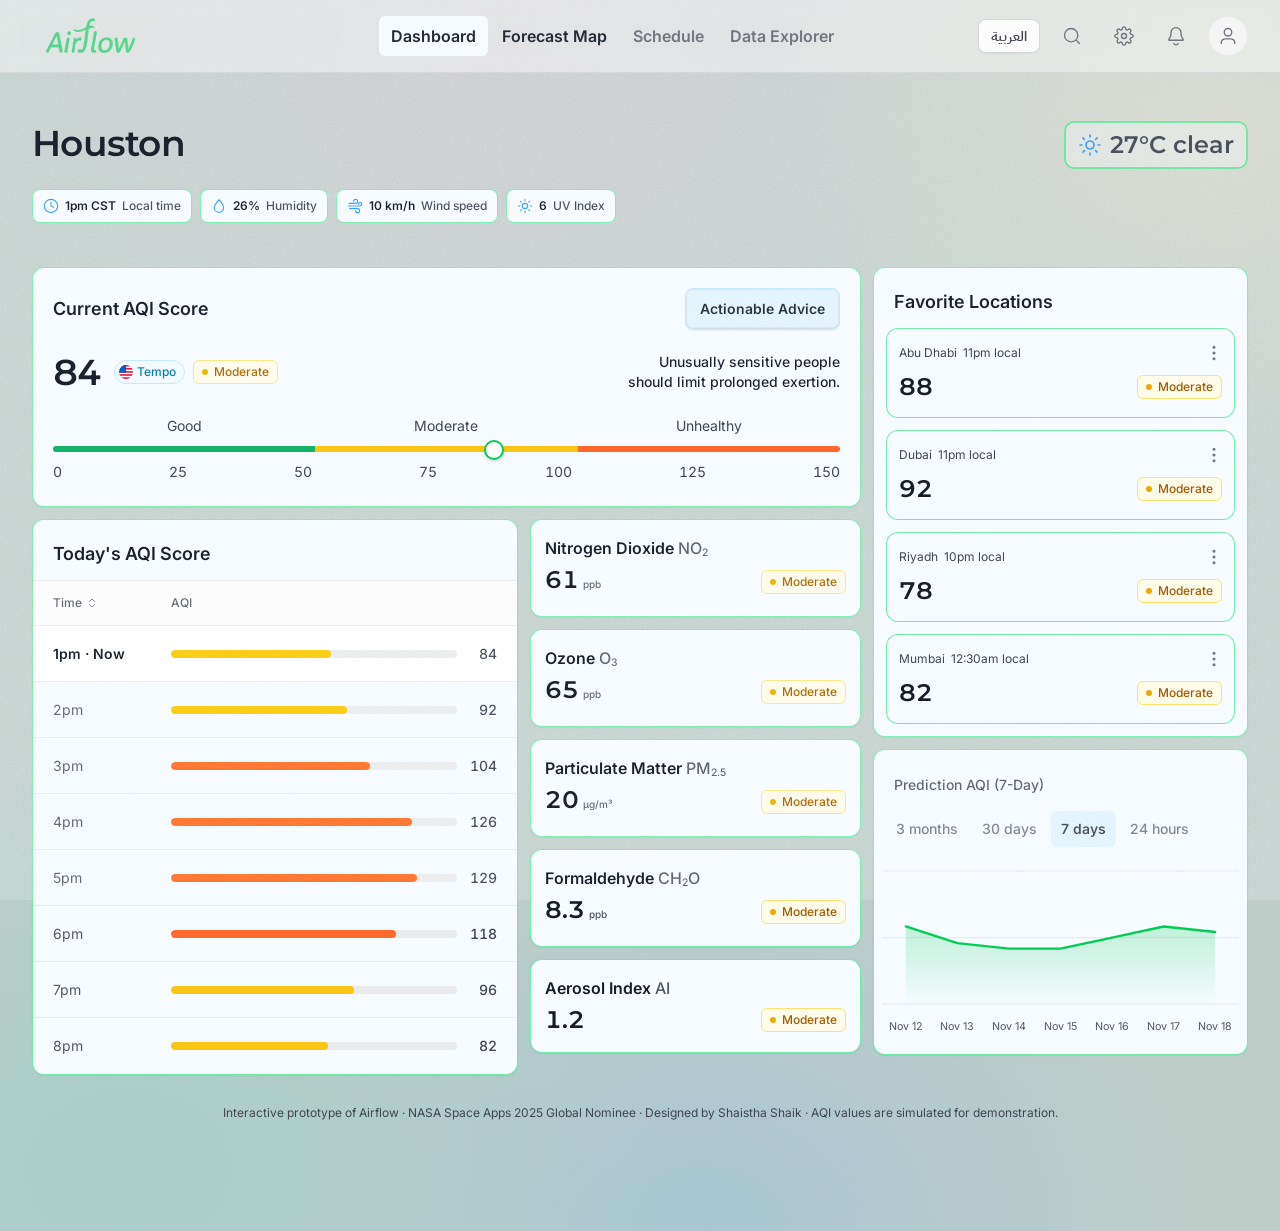
==== airflow/prototype/index.html @ 99b696c4 "Add Airflow interactive prototype (EN/AR)" ====
<!DOCTYPE html>
<html lang="en">
<head>
<meta charset="utf-8">
<meta name="viewport" content="width=device-width, initial-scale=1">
<title>Airflow Prototype</title>
<link rel="preconnect" href="https://fonts.googleapis.com">
<link rel="preconnect" href="https://fonts.gstatic.com" crossorigin>
<link href="https://fonts.googleapis.com/css2?family=Inter:wght@400;500;600&family=Montserrat:wght@500;600&family=IBM+Plex+Sans+Arabic:wght@400;500;600&display=swap" rel="stylesheet">
<style>
/* Airflow design tokens, taken from the Figma file (Untitled UI based). Single light theme, as designed. */
:root{
  --brand-600:#03CC56;
  --brand-500:#03E05E;
  --border-brand:rgba(3,224,94,.55);
  --card:#F5FBFF;
  --card-alt:#F0F9FF;
  --white:#FCFCFC;
  --text-900:#181D27;
  --text-700:#414651;
  --text-600:#535862;
  --text-500:#717680;
  --border-primary:#D5D7DA;
  --border-secondary:#E9EAEB;
  --bg-quaternary:#E9EAEB;
  --good:#17B26A; --moderate:#FAC515; --usg:#FF692E; --unhealthy:#F04438; --very:#7A5AF8;
  --font-display:"Montserrat", "IBM Plex Sans Arabic", "Helvetica Neue", Arial, sans-serif;
  --font-body:"Inter", "IBM Plex Sans Arabic", "Helvetica Neue", Arial, sans-serif;
  --shadow-xs:0 1px 2px rgba(10,13,18,.05);
  --shadow-lg:0 12px 16px -4px rgba(10,13,18,.08),0 4px 6px -2px rgba(10,13,18,.03),0 2px 2px -1px rgba(10,13,18,.04);
  color-scheme:light;
}
*{box-sizing:border-box}
html,body{margin:0;min-height:100%}
body{
  font-family:var(--font-body);color:var(--text-900);font-size:14px;line-height:20px;
  background-color:#BFCDC9;
  background-image:
    radial-gradient(60% 50% at 10% 95%, #A9CEC8 0%, transparent 70%),
    radial-gradient(55% 45% at 55% 100%, #A8C6D2 0%, transparent 70%),
    radial-gradient(50% 40% at 95% 10%, #D3D6CB 0%, transparent 70%),
    radial-gradient(60% 50% at 40% 5%, #C9C9CE 0%, transparent 70%);
  background-attachment:scroll;
}
body::before{content:"";position:fixed;inset:0;pointer-events:none;opacity:.35;mix-blend-mode:overlay;
  background-image:url("data:image/svg+xml,%3Csvg xmlns='http://www.w3.org/2000/svg' width='160' height='160'%3E%3Cfilter id='n'%3E%3CfeTurbulence type='fractalNoise' baseFrequency='.9' numOctaves='2' stitchTiles='stitch'/%3E%3CfeColorMatrix values='0 0 0 0 1 0 0 0 0 1 0 0 0 0 1 0 0 0 .9 0'/%3E%3C/filter%3E%3Crect width='100%25' height='100%25' filter='url(%23n)'/%3E%3C/svg%3E");}
button{font:inherit;color:inherit;cursor:pointer}
:focus-visible{outline:2px solid var(--brand-600);outline-offset:2px;border-radius:6px}
.num{font-variant-numeric:tabular-nums}
sub{font-size:.65em;vertical-align:-.15em;line-height:0}

/* header */
.nav{position:sticky;top:0;z-index:20;background:rgba(255,255,255,.4);border-bottom:1px solid var(--border-primary);backdrop-filter:blur(8px)}
.nav-in{max-width:1280px;margin:0 auto;height:72px;padding:0 32px;display:flex;align-items:center;justify-content:space-between;gap:16px}
.nav-left{display:flex;align-items:center;gap:clamp(24px,18vw,260px)}
.logo{display:block;width:117px;height:40px;object-fit:contain}
.menu{display:flex;gap:2px}
.menu a,.menu span{font-weight:600;font-size:16px;line-height:24px;padding:8px 12px;border-radius:6px;text-decoration:none;color:var(--text-700);white-space:nowrap}
.menu a{color:#252B37}
.menu a[aria-current="page"]{background:var(--card)}
.menu a:hover{background:rgba(245,251,255,.7)}
.menu span{color:var(--text-500);cursor:not-allowed}
.nav-right{display:flex;align-items:center;gap:12px}
.icon-btn{width:40px;height:40px;border:0;background:none;border-radius:6px;display:grid;place-items:center;color:var(--text-500)}
.icon-btn:hover{background:rgba(255,255,255,.5)}
.icon-btn svg,.ico{width:20px;height:20px;stroke:currentColor;fill:none;stroke-width:1.67;stroke-linecap:round;stroke-linejoin:round}
.lang-btn{border:1px solid var(--border-primary);background:var(--white);border-radius:8px;padding:6px 12px;font-weight:600;font-size:14px;color:var(--text-700);box-shadow:var(--shadow-xs)}
.lang-btn:hover{background:#fff}
.avatar{width:40px;height:40px;border-radius:50%;background:#F5F5F5;border:1px solid var(--border-secondary);display:grid;place-items:center;color:var(--text-500)}

main{max-width:1280px;margin:0 auto;padding:48px 32px 96px}
.view[hidden]{display:none}

/* shared card */
.card{background:var(--card);border:1px solid var(--border-brand);border-radius:12px;box-shadow:var(--shadow-xs)}
.card-h{font-weight:600;font-size:18px;line-height:28px;margin:0}
.badge{display:inline-flex;align-items:center;gap:6px;border:1px solid;border-radius:6px;padding:2px 8px;font-size:12px;line-height:18px;font-weight:500;white-space:nowrap}
.badge i{width:6px;height:6px;border-radius:50%;background:currentColor;display:block}
.b-good{background:#ECFDF3;border-color:#ABEFC6;color:#067647}.b-good i{background:#17B26A}
.b-moderate{background:#FEFBE8;border-color:#FDE272;color:#A15C07}.b-moderate i{background:#EAAA08}
.b-usg{background:#FDEAD7;border-color:#FF9C66;color:#B93815}.b-usg i{background:#EF6820}
.b-unhealthy{background:#FEF3F2;border-color:#FDA29B;color:#B42318}.b-unhealthy i{background:#F04438}
.b-very{background:#F4F3FF;border-color:#BDB4FE;color:#5925DC}.b-very i{background:#7A5AF8}
.btn{border:1px solid var(--border-primary);background:var(--white);border-radius:8px;padding:10px 14px;font-weight:600;font-size:14px;color:var(--text-700);box-shadow:var(--shadow-xs),inset 0 0 0 1px rgba(10,13,18,.06),inset 0 -2px 0 rgba(10,13,18,.05)}
.btn:hover{background:#fff}
.btn[aria-expanded="true"],.btn.soft{background:#E0F2FE;border-color:#B9E6FE;color:#252B37}

/* ---------- DASHBOARD ---------- */
.d-top{display:flex;justify-content:space-between;align-items:flex-start;gap:16px;flex-wrap:wrap}
.city{font-family:var(--font-display);font-weight:600;font-size:36px;line-height:44px;letter-spacing:-.02em;margin:0}
.weather{display:flex;align-items:center;gap:8px;font-family:var(--font-display);font-weight:600;font-size:24px;line-height:32px;color:var(--text-700);border:2px solid var(--border-brand);background:rgba(245,251,255,.35);border-radius:10px;padding:6px 12px}
.weather .ico{width:24px;height:24px;color:#2E90FA}
.chips{display:flex;gap:8px;flex-wrap:wrap;margin-top:20px}
.chip{display:inline-flex;align-items:center;gap:6px;background:var(--card);border:1px solid var(--border-brand);border-radius:8px;padding:6px 10px;font-size:12px;font-weight:500;color:var(--text-700)}
.chip b{font-weight:600;color:var(--text-900)}
.chip .ico{width:16px;height:16px;color:#2E90FA}
.d-grid{display:grid;grid-template-columns:871fr 394fr;gap:12px;margin-top:44px;align-items:start}
.d-left,.d-right{display:grid;gap:12px}
.d-sub{display:grid;grid-template-columns:471fr 320fr;gap:12px;align-items:start}

.now{padding:20px 20px 24px}
.now-head{display:flex;justify-content:space-between;align-items:center;gap:12px}
.now-row{display:flex;justify-content:space-between;align-items:center;gap:16px;margin-top:20px;flex-wrap:wrap}
.now-val{display:flex;align-items:center;gap:12px;flex-wrap:wrap}
#nowSrc{display:inline-flex;align-items:center;gap:8px}
#nowSrc .src,#nowSrc .badge{height:24px;box-sizing:border-box;display:inline-flex;align-items:center;font-size:12px;line-height:18px;padding-block:0}
.big{font-family:var(--font-display);font-weight:600;font-size:36px;line-height:44px;letter-spacing:-.02em}
.src{display:inline-flex;align-items:center;gap:4px;background:#F0F9FF;border:1px solid #B9E6FE;color:#026AA2;border-radius:999px;padding-block:1px;padding-inline:4px 8px;font-size:12px;font-weight:500;white-space:nowrap}
.src.s5p{background:#F4F3FF;border-color:#D9D6FE;color:#5925DC;padding-inline-start:8px}
.src.ground{padding-inline-start:8px;background:#FEF6EE;border-color:#F9DBAF;color:#B93815}
.headline{font-weight:500;font-size:14px;line-height:20px;text-align:end;text-wrap:balance;max-width:330px}
.scale{margin-top:22px;position:relative}
.scale-labels,.scale-ticks{display:grid;grid-template-columns:1fr 1fr 1fr;font-size:14px;color:var(--text-700);text-align:center}
.scale-track{display:flex;height:6px;border-radius:999px;overflow:hidden;margin:10px 0}
.scale-track span{flex:1}
.scale-thumb{position:absolute;top:24px;width:20px;height:20px;border-radius:50%;background:#fff;border:2px solid var(--brand-600);box-shadow:0 2px 4px rgba(10,13,18,.12);transform:translateX(-50%);transition:inset-inline-start .4s ease}
[dir="rtl"] .scale-thumb,[dir="rtl"] .hours button{transform:translateX(50%)}
[dir="rtl"] .city,[dir="rtl"] .big{letter-spacing:0}
[dir="rtl"] body{line-height:22px}
.scale-ticks{display:flex;justify-content:space-between;font-size:14px}
.advice-panel{margin-top:18px;border-top:1px solid var(--border-secondary);padding-top:16px;display:grid;gap:10px}
.advice-panel[hidden]{display:none}
.advice-item{display:grid;grid-template-columns:120px 1fr;gap:12px;font-size:14px}
.advice-item b{font-weight:600}

.today{overflow:hidden}
.today h3,.fav h3,.pred h3{padding:20px 20px 12px}
.tbl{width:100%;border-collapse:collapse}
.tbl th{font-size:12px;font-weight:500;color:var(--text-600);text-align:start;padding:12px 20px;border-top:1px solid var(--border-secondary);border-bottom:1px solid var(--border-secondary);background:var(--white)}
.tbl th button{border:0;background:none;padding:0;font-weight:500;display:inline-flex;gap:4px;align-items:center;color:inherit}
.tbl td{white-space:nowrap;padding:0 20px;height:56px;border-bottom:1px solid var(--border-secondary);font-size:14px;color:var(--text-600)}
.tbl tr:last-child td{border-bottom:0}
.tbl tr.is-now td{background:#fff}
.tbl tr.is-now td:first-child{color:var(--text-900);font-weight:600}
.hbar{display:flex;align-items:center;gap:12px}
.hbar .t{flex:1;height:8px;border-radius:999px;background:var(--bg-quaternary);overflow:hidden}
.hbar .t span{display:block;height:100%;border-radius:999px;transition:width .4s ease}
.hbar .v{width:28px;text-align:end;color:var(--text-700);font-weight:500}

.pols{display:grid;gap:12px}
.pol{padding:16px 14px}
.pol-n{font-weight:600;font-size:16px;line-height:24px}
.pol-n span{color:var(--text-600);font-weight:500}
.pol-r{display:flex;justify-content:space-between;align-items:center;margin-top:4px;gap:8px}
.pol-v{font-family:var(--font-display);font-weight:600;font-size:24px;line-height:32px}
.pol-v small{font-family:var(--font-body);font-size:10px;font-weight:500;color:var(--text-600);margin-inline-start:4px}

.fav{padding-bottom:12px;min-height:370px}
.fav-list{display:grid;gap:12px;padding:0 12px}
.fav-item{position:relative;background:var(--card);border:1px solid var(--border-brand);border-radius:12px;padding:12px 12px 14px;text-align:start;width:100%}
.fav-item:hover{background:#fff}
.fav-item[aria-current="true"]{background:#fff;box-shadow:inset 0 0 0 1px var(--brand-600)}
.fav-top{display:flex;justify-content:space-between;align-items:center;font-size:12px;color:var(--text-700)}
.fav-bot{display:flex;justify-content:space-between;align-items:center;margin-top:6px}
.kebab{border:0;background:none;width:24px;height:24px;border-radius:6px;display:grid;place-items:center;color:var(--text-500);position:relative;z-index:2}
.kebab:hover{background:var(--border-secondary)}
.fav-menu{position:absolute;inset-inline-end:10px;top:36px;z-index:5;background:#fff;border:1px solid var(--border-secondary);border-radius:8px;box-shadow:var(--shadow-lg);padding:4px;min-width:170px}
.fav-menu button{display:block;width:100%;text-align:start;border:0;background:none;padding:8px 10px;border-radius:6px;font-size:14px;color:var(--text-700)}
.fav-menu button:hover{background:#F5F5F5}
.fav-empty{padding:12px 20px;color:var(--text-600);font-size:14px}
.fav-pick{display:block;width:100%;border:0;background:none;padding:0;text-align:start;position:absolute;inset:0;border-radius:12px;z-index:1}

.pred{padding-bottom:16px}
.pred h3 span{color:var(--text-600);font-weight:500;font-size:14px}
.tabs{display:flex;gap:4px;padding:0 12px;flex-wrap:wrap}
.tabs button{border:0;background:none;padding:8px 10px;border-radius:6px;font-size:14px;font-weight:500;color:var(--text-500)}
.tabs button[aria-selected="true"]{background:#E0F2FE;color:var(--text-700);font-weight:600}
.chart{position:relative;padding:12px 8px 0}
.chart svg{display:block;width:100%;height:auto;overflow:visible}
.chart-tip{position:absolute;pointer-events:none;background:#fff;border:1px solid var(--border-secondary);border-radius:8px;box-shadow:var(--shadow-lg);padding:6px 10px;font-size:12px;white-space:nowrap;transform:translate(-50%,-110%);opacity:0;transition:opacity .15s}
.chart-tip b{display:block;font-size:14px}

/* ---------- MAP ---------- */
.m-card{padding:24px}
.m-head{display:flex;justify-content:space-between;align-items:center;gap:16px;padding-bottom:20px;border-bottom:1px solid var(--border-secondary)}
.m-head h2{font-size:20px;line-height:30px;font-weight:600;margin:0}
.m-body{display:flex;justify-content:space-between;gap:32px 24px;flex-wrap:wrap;margin-top:20px;background:var(--white);border-radius:8px}
.m-map{position:relative;flex:1 1 560px;max-width:720px;aspect-ratio:720/344;align-self:center}
.m-map img{position:absolute;inset:0;width:100%;height:100%;object-fit:contain;pointer-events:none;user-select:none}
.marker{position:absolute;width:24px;height:24px;border:0;background:none;padding:0;transform:translate(-50%,-50%);border-radius:50%}
.marker span{pointer-events:none;position:absolute;left:50%;top:50%;transform:translate(-50%,-50%);border-radius:50%;background:var(--brand-500)}
.marker .o{width:40px;height:40px;opacity:.1;transition:all .3s}
.marker .m{width:24px;height:24px;opacity:.2;transition:all .3s}
.marker .i{width:8px;height:8px}
.marker[aria-pressed="true"] .o{width:48px;height:48px;opacity:.16}
.marker[aria-pressed="true"] .m{width:28px;height:28px;opacity:.3}
.marker:hover .o{opacity:.2}
@media (prefers-reduced-motion:no-preference){
  .marker[aria-pressed="true"] .o{animation:pulse 2s ease-out infinite}
  @keyframes pulse{0%{transform:translate(-50%,-50%) scale(.7);opacity:.3}100%{transform:translate(-50%,-50%) scale(1.25);opacity:0}}
}
.tip{position:absolute;z-index:6;transform:translate(-50%,calc(-100% - 26px));width:176px;background:var(--white);border:1px solid rgba(0,0,0,.08);border-radius:8px;padding:12px 14px;box-shadow:var(--shadow-lg);display:grid;justify-items:center;gap:6px;text-align:center;font-size:12px;line-height:18px;font-weight:600}
.tip[hidden]{display:none}
.tip .row{display:flex;justify-content:space-between;align-items:center;width:100%}
.tip .dotb{width:22px;height:22px;border-radius:6px;border:1px solid;display:grid;place-items:center}
.tip .dotb i{width:6px;height:6px;border-radius:50%;display:block}
.tip a{color:#026AA2;font-weight:500;text-decoration:none}
.tip a:hover{text-decoration:underline}
.cc{width:20px;height:20px;border-radius:50%;background:var(--border-secondary);font-size:9px;line-height:20px;font-weight:600;color:var(--text-700)}
.side{flex:0 0 292px;background:var(--card-alt);border:1px solid var(--brand-500);border-radius:12px;padding:24px;display:grid;gap:24px;align-content:start}
.side-h{font-weight:600;font-size:20px;line-height:30px}
.side-sub{font-size:12px;color:var(--text-600);margin-top:-2px}
.side-score{display:flex;justify-content:space-between;align-items:center;margin-top:6px}
.side-score .badge{font-size:14px;line-height:20px;padding:4px 10px;border-radius:8px;gap:8px}
.prow{border-bottom:1px solid var(--border-primary);padding:4px 0;display:grid;gap:2px}
.prow:last-child{border-bottom:0}
.prow-n{font-weight:600}
.prow-n span{color:var(--text-700)}
.prow-b{display:flex;align-items:center;gap:12px}
.prow-b .t{flex:1;height:8px;border-radius:999px;background:var(--bg-quaternary);overflow:hidden}
.prow-b .t span{display:block;height:100%;border-radius:999px;transition:width .4s ease,background .4s}
.prow-b .v{font-weight:500;min-width:44px;text-align:end;white-space:nowrap}
.prow-b .v small{font-size:9px;color:var(--text-700);margin-inline-start:2px}

.slider-card{margin-top:24px;background:var(--card-alt);border-radius:12px;padding:20px 21px 14px;box-shadow:var(--shadow-xs)}
.range{position:relative;height:24px}
.range .bg,.range .fill{position:absolute;top:8px;height:8px;border-radius:999px}
.range .bg{left:0;right:0;background:var(--bg-quaternary)}
.range .fill{background:var(--brand-600)}
.range input{position:absolute;left:-12px;right:-12px;width:calc(100% + 24px);top:0;height:24px;margin:0;background:none;pointer-events:none;-webkit-appearance:none;appearance:none}
.range input::-webkit-slider-runnable-track{background:none;height:24px}
.range input::-moz-range-track{background:none}
.range input::-webkit-slider-thumb{-webkit-appearance:none;pointer-events:auto;width:24px;height:24px;border-radius:50%;background:var(--white);border:2px solid var(--brand-600);box-shadow:0 4px 6px -1px rgba(10,13,18,.1),0 2px 4px -2px rgba(10,13,18,.06);cursor:grab}
.range input::-moz-range-thumb{pointer-events:auto;width:20px;height:20px;border-radius:50%;background:var(--white);border:2px solid var(--brand-600);box-shadow:0 4px 6px -1px rgba(10,13,18,.1);cursor:grab}
.range input:focus-visible{outline:none}
.range input:focus-visible::-webkit-slider-thumb{box-shadow:0 0 0 4px rgba(3,204,86,.25)}
.range input:focus-visible::-moz-range-thumb{box-shadow:0 0 0 4px rgba(3,204,86,.25)}
.hours{position:relative;height:44px;margin-top:6px;font-size:14px;line-height:20px;font-weight:500}
.hours button{position:absolute;top:0;transform:translateX(-50%);border:0;background:none;padding:0 4px 2px;border-radius:6px;font-weight:500;display:grid;justify-items:center;gap:4px;min-width:20px;color:var(--text-900);white-space:nowrap}
.hours button i{display:block;width:1px;height:8px;background:var(--border-primary)}
.hours button:nth-child(even) i{height:5px}
.hours button:hover{background:rgba(3,204,86,.08)}
.hours button.in{color:#067647}.hours button.in i{background:var(--brand-600)}
.hours button.now-h span{color:#067647;font-weight:600}
.hours button:nth-child(12) i{height:14px;background:var(--text-500)}
.slider-note{margin:8px 0 0;font-size:12px;color:var(--text-600);text-align:center}
.proto-note{text-align:center;font-size:12px;color:var(--text-700);margin-top:28px}

.sr{position:absolute;width:1px;height:1px;overflow:hidden;clip:rect(0 0 0 0);white-space:nowrap}

@media (max-width:1100px){
  .d-grid{grid-template-columns:1fr}
  .d-right{grid-template-columns:1fr 1fr}
  .side{flex:1 1 100%}
  .nav-left{gap:24px}
}
@media (max-width:760px){
  main{padding:28px 16px 64px}
  .nav-in{padding:0 16px}
  .menu{display:none}
  .d-sub,.d-right{grid-template-columns:1fr}
  .headline{text-align:left}
  .hours{font-size:11px}
  .hours button.minor span{display:none}
  .m-card{padding:16px}
}
</style>
</head>
<body>

<header class="nav">
  <div class="nav-in">
    <div class="nav-left">
      <a href="#dashboard" aria-label="Airflow home"><img class="logo" src="/airflow/prototype/assets/logo.png" alt="Airflow"></a>
      <nav class="menu" aria-label="Main" data-i18n-aria="main_nav">
        <a href="#dashboard" id="nav-dashboard" data-i18n="nav_dash">Dashboard</a>
        <a href="#forecast-map" id="nav-map" data-i18n="nav_map">Forecast Map</a>
        <span aria-disabled="true" data-i18n="nav_sched" data-i18n-title="not_proto" title="Not part of this prototype">Schedule</span>
        <span aria-disabled="true" data-i18n="nav_data" data-i18n-title="not_proto" title="Not part of this prototype">Data Explorer</span>
      </nav>
    </div>
    <div class="nav-right">
      <button class="lang-btn" type="button" id="langBtn" lang="ar">العربية</button>
      <button class="icon-btn" type="button" aria-label="Search" data-i18n-aria="search"><svg viewBox="0 0 24 24"><path d="M21 21l-4.35-4.35M19 11a8 8 0 11-16 0 8 8 0 0116 0z"/></svg></button>
      <button class="icon-btn" type="button" aria-label="Settings" data-i18n-aria="settings"><svg viewBox="0 0 24 24"><path d="M12 15a3 3 0 100-6 3 3 0 000 6z"/><path d="M19.4 15a1.65 1.65 0 00.33 1.82l.06.06a2 2 0 01-2.83 2.83l-.06-.06a1.65 1.65 0 00-1.82-.33 1.65 1.65 0 00-1 1.51V21a2 2 0 01-4 0v-.09A1.65 1.65 0 009 19.4a1.65 1.65 0 00-1.82.33l-.06.06a2 2 0 01-2.83-2.83l.06-.06A1.65 1.65 0 004.68 15a1.65 1.65 0 00-1.51-1H3a2 2 0 010-4h.09A1.65 1.65 0 004.6 9a1.65 1.65 0 00-.33-1.82l-.06-.06a2 2 0 012.83-2.83l.06.06A1.65 1.65 0 009 4.68a1.65 1.65 0 001-1.51V3a2 2 0 014 0v.09a1.65 1.65 0 001 1.51 1.65 1.65 0 001.82-.33l.06-.06a2 2 0 012.83 2.83l-.06.06A1.65 1.65 0 0019.4 9a1.65 1.65 0 001.51 1H21a2 2 0 010 4h-.09a1.65 1.65 0 00-1.51 1z"/></svg></button>
      <button class="icon-btn" type="button" aria-label="Notifications" data-i18n-aria="notif"><svg viewBox="0 0 24 24"><path d="M9.35 21a3 3 0 005.3 0M18 8A6 6 0 006 8c0 3.09-.78 5.2-1.65 6.6-.74 1.18-1.1 1.77-1.1 1.96.02.2.06.28.22.4.15.11.75.11 1.95.11h13.16c1.2 0 1.8 0 1.95-.11.16-.12.2-.2.22-.4.01-.19-.36-.78-1.1-1.96C18.78 13.2 18 11.09 18 8z"/></svg></button>
      <div class="avatar" aria-label="Account" data-i18n-aria="account"><svg class="ico" viewBox="0 0 24 24"><path d="M20 21c0-1.4 0-2.1-.17-2.67a4 4 0 00-2.66-2.66C16.6 15.5 15.9 15.5 14.5 15.5h-5c-1.4 0-2.1 0-2.67.17a4 4 0 00-2.66 2.66C4 18.9 4 19.6 4 21M16.5 7.5a4.5 4.5 0 11-9 0 4.5 4.5 0 019 0z"/></svg></div>
    </div>
  </div>
</header>

<main>
  <!-- ================= DASHBOARD ================= -->
  <section class="view" id="view-dashboard" aria-labelledby="cityName">
    <div class="d-top">
      <h1 class="city" id="cityName">Houston</h1>
      <div class="weather" id="weatherMain"></div>
    </div>
    <div class="chips" id="chips"></div>

    <div class="d-grid">
      <div class="d-left">
        <section class="card now" aria-labelledby="h-now">
          <div class="now-head">
            <h2 class="card-h" id="h-now" data-i18n="cur_aqi">Current AQI Score</h2>
            <button class="btn soft" type="button" id="adviceBtn" aria-expanded="false" aria-controls="advicePanel" data-i18n="advice_btn">Actionable Advice</button>
          </div>
          <div class="now-row" aria-live="polite">
            <div class="now-val"><span class="big num" id="nowAqi">84</span><span id="nowSrc"></span></div>
            <div class="headline" id="nowHeadline"></div>
          </div>
          <div class="scale" aria-hidden="true">
            <div class="scale-labels"><span data-i18n="sc_good">Good</span><span data-i18n="sc_mod">Moderate</span><span data-i18n="sc_unh">Unhealthy</span></div>
            <div class="scale-track"><span style="background:var(--good)"></span><span style="background:var(--moderate)"></span><span style="background:var(--usg)"></span></div>
            <div class="scale-thumb" id="thumb"></div>
            <div class="scale-ticks num"><span>0</span><span>25</span><span>50</span><span>75</span><span>100</span><span>125</span><span>150</span></div>
          </div>
          <div class="advice-panel" id="advicePanel" hidden></div>
        </section>

        <div class="d-sub">
          <section class="card today" aria-labelledby="h-today">
            <h3 class="card-h" id="h-today" data-i18n="today">Today's AQI Score</h3>
            <table class="tbl">
              <thead><tr><th style="width:118px"><button type="button" id="sortBtn" aria-label="Sort by time or AQI" data-i18n-aria="sort"><span id="sortTxt">Time</span> <svg class="ico" style="width:12px;height:12px" viewBox="0 0 24 24"><path d="M7 15l5 5 5-5M7 9l5-5 5 5"/></svg></button></th><th data-i18n="aqi">AQI</th></tr></thead>
              <tbody id="todayBody"></tbody>
            </table>
          </section>
          <div class="pols" id="pols"></div>
        </div>
      </div>

      <div class="d-right">
        <section class="card fav" aria-labelledby="h-fav">
          <h3 class="card-h" id="h-fav" data-i18n="fav">Favorite Locations</h3>
          <div class="fav-list" id="favList"></div>
        </section>
        <section class="card pred" aria-labelledby="h-pred">
          <h3 class="card-h" id="h-pred"><span data-i18n="pred">Prediction AQI</span> <span id="predSpan">(7-Day)</span></h3>
          <div class="tabs" role="tablist" aria-label="Prediction range" data-i18n-aria="pred_range" id="tabs">
            <button role="tab" type="button" data-r="3m" aria-selected="false" data-i18n="tab_3m">3 months</button>
            <button role="tab" type="button" data-r="30d" aria-selected="false" data-i18n="tab_30d">30 days</button>
            <button role="tab" type="button" data-r="7d" aria-selected="true" data-i18n="tab_7d">7 days</button>
            <button role="tab" type="button" data-r="24h" aria-selected="false" data-i18n="tab_24h">24 hours</button>
          </div>
          <div class="chart" id="chart"><svg id="chartSvg" viewBox="0 0 300 150" role="img" aria-label="Predicted AQI chart"></svg><div class="chart-tip" id="chartTip"></div></div>
        </section>
      </div>
    </div>
  </section>

  <!-- ================= FORECAST MAP ================= -->
  <section class="view" id="view-map" hidden aria-labelledby="h-map">
    <div class="card m-card">
      <div class="m-head">
        <h2 id="h-map" data-i18n="map_title">AQI Forecast Map</h2>
        <button class="btn" type="button" id="realtime" data-i18n="realtime">Real-time report</button>
      </div>
      <div class="m-body">
        <div class="m-map" id="map">
          <img src="/airflow/prototype/assets/worldmap.png" alt="">
          <div class="tip" id="tip" role="status" hidden></div>
        </div>
        <aside class="side" aria-labelledby="sideTitle" aria-live="polite">
          <div>
            <div class="side-h" id="sideTitle" data-i18n="aqi_score">AQI Score</div>
            <div class="side-sub" id="sideSub"></div>
            <div class="side-score"><span class="big num" id="sideAqi">129</span><span id="sideBadge"></span></div>
          </div>
          <div id="sideRows"></div>
        </aside>
      </div>
    </div>
    <div class="slider-card">
      <div class="range" id="range">
        <div class="bg"></div><div class="fill" id="rangeFill"></div>
        <label class="sr" for="rFrom" data-i18n="win_start">Forecast window start</label>
        <input type="range" id="rFrom" min="0" max="23" step="1" value="3">
        <label class="sr" for="rTo" data-i18n="win_end">Forecast window end</label>
        <input type="range" id="rTo" min="0" max="23" step="1" value="5">
      </div>
      <div class="hours" id="hourBtns"></div>
      <p class="slider-note" data-i18n="slider_note">Next 24 hours in Houston time (CST), one tick per hour. Tooltips and the score panel show each city's local time.</p>
    </div>
  </section>

  <p class="proto-note" data-i18n="proto_note">Interactive prototype of Airflow · NASA Space Apps 2025 Global Nominee · Designed by Shaistha Shaik · AQI values are simulated for demonstration.</p>
</main>

<script>
(function(){
"use strict";
/* ---------- language ---------- */
var LANG="en";
try{var saved=localStorage.getItem("airflow-lang");if(saved==="ar"||saved==="en")LANG=saved;}catch(e){}
var T={
 en:{nav_dash:"Dashboard",nav_map:"Forecast Map",nav_sched:"Schedule",nav_data:"Data Explorer",not_proto:"Not part of this prototype",main_nav:"Main",
  search:"Search",settings:"Settings",notif:"Notifications",account:"Account",lang_btn:"العربية",lang_code:"ar",
  cur_aqi:"Current AQI Score",advice_btn:"Actionable Advice",sc_good:"Good",sc_mod:"Moderate",sc_unh:"Unhealthy",
  today:"Today's AQI Score",time:"Time",highest:"Highest AQI",sort:"Sort by time or AQI",aqi:"AQI",now:"Now",
  fav:"Favorite Locations",local:"local",view_map:"View on forecast map",remove_fav:"Remove from favourites",no_fav:"No favourites yet. Add one from the Forecast Map.",options:"Options for",show_on_dash:"Show {c} on dashboard, AQI {v}",
  pred:"Prediction AQI",pred_range:"Prediction range",tab_3m:"3 months",tab_30d:"30 days",tab_7d:"7 days",tab_24h:"24 hours",
  span_3m:"(3-Month)",span_30d:"(30-Day)",span_7d:"(7-Day)",span_24h:"(24-Hour)",chart_aria:"Predicted AQI for {c}, {a} to {b}, ranging {lo} to {hi}",
  humidity:"Humidity",wind:"Wind speed",uv:"UV Index",local_time:"Local time",kmh:"km/h",
  parents:"Parents",athletes:"Athletes",public_health:"Public health",data_source:"Data source",
  s5p_note:"{c} is outside NASA TEMPO coverage. This reading combines daily Sentinel-5P satellite data with local ground stations, so hourly detail comes from the ground network.",
  ground_note:"{c} is outside NASA TEMPO coverage, so this reading uses ground stations only and has lower confidence.",
  map_title:"AQI Forecast Map",realtime:"Real-time report",aqi_score:"AQI Score",peak:"peak",cst:"CST",add_fav:"Add to favourites",
  marker_aria:"{c}, peak AQI {v} between {w}",set_window:"Set forecast window to include {h}",tomorrow:"tomorrow",thu:"Thu",
  win_start:"Forecast window start",win_end:"Forecast window end",
  slider_note:"Next 24 hours in Houston time (CST), one tick per hour. Tooltips and the score panel show each city's local time.",
  proto_note:"Interactive prototype of Airflow · NASA Space Apps 2025 Global Nominee · Designed by Shaistha Shaik · AQI values are simulated for demonstration.",
  src_tempo:"Tempo",src_s5p:"Sentinel-5P + ground stations",src_ground:"Ground stations",
  srct_tempo:"TEMPO validated",srct_s5p:"Sentinel-5P + ground stations",srct_ground:"Ground stations only",
  tt_tempo:"Validated with NASA TEMPO satellite data",tt_s5p:"Outside TEMPO coverage. Daily Sentinel-5P (TROPOMI) satellite data combined with local ground stations.",tt_ground:"Outside TEMPO coverage. Ground stations only.",
  am:"am",pm:"pm",clear_night:"clear night"},
 ar:{nav_dash:"لوحة المعلومات",nav_map:"خريطة التوقعات",nav_sched:"الجدول",nav_data:"مستكشف البيانات",not_proto:"غير متاح في هذا النموذج",main_nav:"القائمة الرئيسية",
  search:"بحث",settings:"الإعدادات",notif:"الإشعارات",account:"الحساب",lang_btn:"English",lang_code:"en",
  cur_aqi:"مؤشر جودة الهواء الحالي",advice_btn:"نصائح عملية",sc_good:"جيد",sc_mod:"متوسط",sc_unh:"غير صحي",
  today:"مؤشر جودة الهواء اليوم",time:"الوقت",highest:"الأعلى قراءة",sort:"ترتيب حسب الوقت أو المؤشر",aqi:"المؤشر",now:"الآن",
  fav:"المواقع المفضلة",local:"محلي",view_map:"عرض على خريطة التوقعات",remove_fav:"إزالة من المفضلة",no_fav:"لا توجد مواقع مفضلة بعد. أضف موقعاً من خريطة التوقعات.",options:"خيارات",show_on_dash:"عرض {c} في لوحة المعلومات، المؤشر {v}",
  pred:"توقعات المؤشر",pred_range:"نطاق التوقعات",tab_3m:"3 أشهر",tab_30d:"30 يوماً",tab_7d:"7 أيام",tab_24h:"24 ساعة",
  span_3m:"(3 أشهر)",span_30d:"(30 يوماً)",span_7d:"(7 أيام)",span_24h:"(24 ساعة)",chart_aria:"توقعات مؤشر جودة الهواء في {c} من {a} إلى {b}، بين {lo} و{hi}",
  humidity:"الرطوبة",wind:"سرعة الرياح",uv:"مؤشر الأشعة فوق البنفسجية",local_time:"التوقيت المحلي",kmh:"كم/س",
  parents:"أولياء الأمور",athletes:"الرياضيون",public_health:"الصحة العامة",data_source:"مصدر البيانات",
  s5p_note:"تقع {c} خارج نطاق تغطية القمر الصناعي TEMPO التابع لناسا. تجمع هذه القراءة بين بيانات القمر الصناعي Sentinel-5P اليومية ومحطات الرصد الأرضية المحلية، لذا تأتي التفاصيل الساعية من الشبكة الأرضية.",
  ground_note:"تقع {c} خارج نطاق تغطية TEMPO، لذا تعتمد هذه القراءة على المحطات الأرضية فقط ودقتها أقل.",
  map_title:"خريطة توقعات جودة الهواء",realtime:"تقرير مباشر",aqi_score:"مؤشر جودة الهواء",peak:"الذروة",cst:"بتوقيت هيوستن",add_fav:"أضف إلى المفضلة",
  marker_aria:"{c}، ذروة المؤشر {v} بين {w}",set_window:"اضبط نافذة التوقعات لتشمل {h}",tomorrow:"غداً",thu:"الخميس",
  win_start:"بداية نافذة التوقعات",win_end:"نهاية نافذة التوقعات",
  slider_note:"الساعات الـ 24 القادمة بتوقيت هيوستن (CST)، علامة لكل ساعة. تعرض التلميحات ولوحة المؤشر التوقيت المحلي لكل مدينة.",
  proto_note:"نموذج تفاعلي لتطبيق Airflow · مرشّح عالمي في NASA Space Apps 2025 · تصميم شايستا شيخ · قيم المؤشر محاكاة لأغراض العرض.",
  src_tempo:"TEMPO",src_s5p:"Sentinel-5P + محطات أرضية",src_ground:"محطات أرضية",
  srct_tempo:"مُتحقق عبر TEMPO",srct_s5p:"Sentinel-5P + محطات أرضية",srct_ground:"محطات أرضية فقط",
  tt_tempo:"تم التحقق باستخدام بيانات القمر الصناعي TEMPO التابع لناسا",tt_s5p:"خارج نطاق TEMPO. بيانات Sentinel-5P اليومية مع محطات الرصد الأرضية المحلية.",tt_ground:"خارج نطاق TEMPO. محطات أرضية فقط.",
  am:"ص",pm:"م",clear_night:"ليلة صافية"}
};
function t(k,vars){var s=(T[LANG][k]!==undefined?T[LANG][k]:T.en[k])||k;if(vars)for(var x in vars)s=s.split("{"+x+"}").join(vars[x]);return s;}
var RTL=function(){return LANG==="ar";};

/* ---------- time ---------- */
var NOW=0;
/* "Now" is 1pm in Houston (CST, UTC-6). Each city converts that to its own local time. */
var TZ={houston:-6,dallas:-6,la:-8,mexico:-6,cairo:2,abudhabi:4,dubai:4,riyadh:3,lagos:1,mumbai:5.5,delhi:5.5,beijing:8,sydney:11,auckland:13};
var TZN={houston:"CST",dallas:"CST",la:"PST",mexico:"CST",cairo:"EET",abudhabi:"GST",dubai:"GST",riyadh:"AST",lagos:"WAT",mumbai:"IST",delhi:"IST",beijing:"CST",sydney:"AEDT",auckland:"NZDT"};
function fmt(h){h=((h%24)+24)%24;var hh=Math.floor(h),m=Math.round((h-hh)*60),d=hh%12||12,mm=m?":"+(m<10?"0":"")+m:"";
  return LANG==="ar"?d+mm+" "+(hh<12?t("am"):t("pm")):d+mm+(hh<12?"am":"pm");}
function hourLabel(i){return fmt(13+i);} // slider hours, Houston time
function localH(id,i){return 13+i+(TZ[id]-(-6));}
function lt(id,i){return fmt(localH(id,i));}

/* ---------- categories ---------- */
var CATS=[{max:50,k:"good",c:"--good"},{max:100,k:"moderate",c:"--moderate"},{max:150,k:"usg",c:"--usg"},{max:200,k:"unhealthy",c:"--unhealthy"},{max:9999,k:"very",c:"--very"}];
var CAT_N={en:{good:["Good"],moderate:["Moderate"],usg:["Sensitive groups","Unhealthy for sensitive groups"],unhealthy:["Unhealthy"],very:["Very unhealthy"]},
  ar:{good:["جيد"],moderate:["متوسط"],usg:["الفئات الحساسة","غير صحي للفئات الحساسة"],unhealthy:["غير صحي"],very:["غير صحي جداً"]}};
function cat(v){for(var i=0;i<CATS.length;i++)if(v<=CATS[i].max){var c=CATS[i],n=CAT_N[LANG][c.k];return {k:c.k,c:c.c,n:n[0],full:n[1]||n[0]};}}
function cvar(v){return "var("+cat(v).c+")";}
function badge(v){var c=cat(v);return '<span class="badge b-'+c.k+'" title="'+c.full+'"><i></i>'+c.n+'</span>';}

/* ---------- data (simulated). Tempo = inside NASA TEMPO coverage (North America). ---------- */
var LOC={
  houston:{n:"Houston",ar:"هيوستن",cc:"US",tempo:true,x:19.3,y:36.9,h:[84,92,104,126,129,118,96,82,74,68,64,60],w:{o3:1,no2:.7,pm:.85},wx:{t:27,c:"Clear",hum:26,wind:10,uv:6}},
  dallas:{n:"Dallas",ar:"دالاس",cc:"US",tempo:true,h:[72,78,88,101,108,99,86,74,66,60,55,52],w:{o3:1,no2:.65,pm:.7},wx:{t:25,c:"Sunny",hum:31,wind:14,uv:7}},
  la:{n:"Los Angeles",ar:"لوس أنجلوس",cc:"US",tempo:true,x:15.4,y:40.1,h:[68,74,86,98,104,97,84,72,64,58,54,50],w:{o3:1,no2:.75,pm:.6},wx:{t:22,c:"Hazy",hum:48,wind:8,uv:5}},
  mexico:{n:"Mexico City",ar:"مكسيكو سيتي",cc:"MX",tempo:true,x:18.6,y:46.2,h:[94,102,112,121,118,108,98,90,84,80,76,72],w:{o3:1,pm:.9,no2:.8},wx:{t:21,c:"Cloudy",hum:40,wind:9,uv:6}},
  cairo:{n:"Cairo",ar:"القاهرة",cc:"EG",tempo:false,x:53.75,y:35.5,h:[96,98,101,104,106,108,110,112,109,104,100,96],w:{pm:1,no2:.75,o3:.6},wx:{t:26,c:"Dusty",hum:35,wind:16,uv:4}},
  abudhabi:{n:"Abu Dhabi",ar:"أبوظبي",cc:"AE",src:"s5p",x:64.2,y:49,h:[88,92,96,101,104,102,98,94,90,86,84,82],w:{pm:1,o3:.85,no2:.6},wx:{t:30,c:"Sunny",hum:55,wind:14,uv:7}},
  dubai:{n:"Dubai",ar:"دبي",cc:"AE",src:"s5p",x:67,y:43.8,h:[92,95,99,104,108,106,101,97,93,90,87,85],w:{pm:1,o3:.8,no2:.75},wx:{t:31,c:"Hazy",hum:58,wind:12,uv:7}},
  riyadh:{n:"Riyadh",ar:"الرياض",cc:"SA",tempo:false,h:[78,80,83,85,88,90,92,95,97,94,90,86],w:{pm:1,o3:.6,no2:.5},wx:{t:31,c:"Sunny",hum:18,wind:12,uv:6}},
  lagos:{n:"Lagos",ar:"لاغوس",cc:"NG",tempo:false,x:53.6,y:65.1,h:[88,90,92,95,98,100,102,104,101,98,94,90],w:{pm:1,no2:.6,o3:.5},wx:{t:30,c:"Humid",hum:78,wind:10,uv:7}},
  mumbai:{n:"Mumbai",ar:"مومباي",cc:"IN",tempo:false,x:74,y:57,h:[82,85,88,92,96,99,104,108,110,106,101,96],w:{pm:1,no2:.8,o3:.55},wx:{t:30,c:"Haze",hum:62,wind:11,uv:5}},
  delhi:{n:"Delhi",ar:"دلهي",cc:"IN",tempo:false,x:75.1,y:34,h:[148,152,156,160,164,168,172,176,178,174,170,165],w:{pm:1,no2:.7,o3:.5},wx:{t:24,c:"Smog",hum:55,wind:5,uv:3}},
  beijing:{n:"Beijing",ar:"بكين",cc:"CN",tempo:false,x:83.5,y:27,h:[92,95,98,102,106,110,108,104,100,96,92,88],w:{pm:1,no2:.8,o3:.6},wx:{t:12,c:"Overcast",hum:45,wind:13,uv:2}},
  sydney:{n:"Sydney",ar:"سيدني",cc:"AU",tempo:false,x:88.75,y:86.6,h:[32,30,28,27,26,25,24,24,25,26,28,30],w:{o3:1,pm:.8,no2:.5},wx:{t:19,c:"Clear",hum:60,wind:18,uv:1}},
  auckland:{n:"Auckland",ar:"أوكلاند",cc:"NZ",tempo:false,x:95.4,y:89.8,h:[22,21,20,20,19,19,18,18,19,20,21,22],w:{o3:1,pm:.7,no2:.4},wx:{t:15,c:"Breezy",hum:70,wind:24,uv:1}}
};
function nm(id){return LANG==="ar"?LOC[id].ar:LOC[id].n;}
var WX_AR={Clear:"صافٍ",Sunny:"مشمس",Hazy:"ضبابي",Cloudy:"غائم",Dusty:"مغبر",Humid:"رطب",Haze:"ضباب خفيف",Smog:"ضباب دخاني",Overcast:"ملبّد بالغيوم",Breezy:"نسيم عليل"};
/* extend each 12-hour curve to 24 hours: overnight dip, then morning rise */
Object.keys(LOC).forEach(function(id){var h=LOC[id].h;if(h.length!==12)return;
  var last=h[11],lo=Math.round(Math.min.apply(0,h)*0.85),end=Math.round(h[0]*0.93);
  for(var k=1;k<=12;k++){var v=k<=5?last+(lo-last)*k/5:lo+(end-lo)*(k-5)/7;h.push(Math.round(v));}});
var state={loc:"houston",mapLoc:"houston",fav:["abudhabi","dubai","riyadh","mumbai"],from:3,to:5,range:"7d",sort:"time",menu:null};

/* EPA breakpoints: sub-index -> concentration */
function pw(v,pts){for(var i=1;i<pts.length;i++)if(v<=pts[i][0]){var a=pts[i-1],b=pts[i];return a[1]+(b[1]-a[1])*(v-a[0])/(b[0]-a[0]);}return pts[pts.length-1][1];}
var PN={en:{no2:"Nitrogen Dioxide",o3:"Ozone",pm:"Particulate Matter",ch2o:"Formaldehyde",ai:"Aerosol Index"},
        ar:{no2:"ثاني أكسيد النيتروجين",o3:"الأوزون",pm:"الجسيمات الدقيقة",ch2o:"الفورمالديهايد",ai:"مؤشر الهباء الجوي"}};
function pollutants(id,aqi){
  var w=LOC[id].w, so3=Math.round(aqi*(w.o3||.5)), sno2=Math.round(aqi*(w.no2||.5)), spm=Math.round(aqi*(w.pm||.5));
  var ch2o=+(2+aqi*0.075).toFixed(1), ai=+(0.3+spm*0.013).toFixed(1), n=PN[LANG];
  return [
    {k:"no2",n:n.no2,f:"NO<sub>2</sub>",v:Math.round(pw(sno2,[[0,0],[50,53],[100,100],[150,360],[200,649]])),u:"ppb",s:sno2},
    {k:"o3",n:n.o3,f:"O<sub>3</sub>",v:Math.round(pw(so3,[[0,0],[50,54],[100,70],[150,85],[200,105]])),u:"ppb",s:so3},
    {k:"pm",n:n.pm,f:"PM<sub>2.5</sub>",v:Math.round(pw(spm,[[0,0],[50,9],[100,35.4],[150,55.4],[200,125.4]])),u:"µg/m³",s:spm},
    {k:"ch2o",n:n.ch2o,f:"CH<sub>2</sub>O",v:ch2o,u:"ppb",s:ch2o<8?40:ch2o<12?80:120},
    {k:"ai",n:n.ai,f:"AI",v:ai,u:"",s:ai<1?40:ai<2?80:120}
  ];
}
function formula(f){return '<bdi dir="ltr">'+f+'</bdi>';}
function unit(u){return u?'<small><bdi dir="ltr">'+u+'</bdi></small>':'';}
var ADVICE={
 en:{good:{h:"Air quality is good. Enjoy outdoor activities.",p:["Outdoor play is fine.","Train as planned.","No action needed."]},
  moderate:{h:"Unusually sensitive people should limit prolonged exertion.",p:["Fine for most kids. Keep inhalers handy for children with asthma.","Train as planned. Shorten long efforts if you feel symptoms.","Watch the forecast and prepare messaging if levels rise."]},
  usg:{h:"Limit prolonged outdoor exertion.",p:["Move active play indoors for children with asthma.","Move intervals indoors or train before the peak.","Issue an advisory for sensitive groups."]},
  unhealthy:{h:"Avoid prolonged outdoor exertion.",p:["Keep children indoors and close windows.","Move all training indoors.","Issue a public health alert."]},
  very:{h:"Stay indoors.",p:["Keep everyone indoors.","Skip outdoor training.","Activate emergency air quality messaging."]}},
 ar:{good:{h:"جودة الهواء جيدة. استمتع بالأنشطة الخارجية.",p:["اللعب في الخارج مناسب.","تدرّب كما هو مخطط.","لا حاجة لأي إجراء."]},
  moderate:{h:"على الأشخاص شديدي الحساسية تقليل المجهود الطويل.",p:["مناسب لمعظم الأطفال. احتفظ بجهاز الاستنشاق قريباً للأطفال المصابين بالربو.","تدرّب كما هو مخطط، وقلّل التمارين الطويلة إذا ظهرت أعراض.","تابع التوقعات وجهّز الرسائل التوعوية إذا ارتفعت المستويات."]},
  usg:{h:"قلّل المجهود الطويل في الهواء الطلق.",p:["انقل اللعب النشط إلى الداخل للأطفال المصابين بالربو.","انقل التمارين المكثفة إلى الداخل أو تدرّب قبل الذروة.","أصدر تنبيهاً للفئات الحساسة."]},
  unhealthy:{h:"تجنّب المجهود الطويل في الهواء الطلق.",p:["أبقِ الأطفال في الداخل وأغلق النوافذ.","انقل جميع التمارين إلى الداخل.","أصدر تنبيهاً صحياً عاماً."]},
  very:{h:"ابقَ في الداخل.",p:["أبقِ الجميع في الداخل.","ألغِ التدريب في الخارج.","فعّل رسائل الطوارئ الخاصة بجودة الهواء."]}}
};

var IC={
  moon:'<svg class="ico" viewBox="0 0 24 24"><path d="M21 12.8A9 9 0 1111.2 3a7 7 0 009.8 9.8z"/></svg>',
  clock:'<svg class="ico" viewBox="0 0 24 24"><circle cx="12" cy="12" r="10"/><path d="M12 6v6l4 2"/></svg>',
  sun:'<svg class="ico" viewBox="0 0 24 24"><circle cx="12" cy="12" r="4"/><path d="M12 2v2M12 20v2M4.93 4.93l1.41 1.41M17.66 17.66l1.41 1.41M2 12h2M20 12h2M6.34 17.66l-1.41 1.41M19.07 4.93l-1.41 1.41"/></svg>',
  cloudsun:'<svg class="ico" viewBox="0 0 24 24"><path d="M12 2v1.5M5 5l1 1M19 5l-1 1M3.5 11.5H2M8.1 9.2A4 4 0 0115.5 9M7 21a4 4 0 01-.9-7.9A5 5 0 0115.7 12a3.5 3.5 0 11.8 9H7z"/></svg>',
  drop:'<svg class="ico" viewBox="0 0 24 24"><path d="M12 21.5a7 7 0 007-7c0-3.9-7-12-7-12s-7 8.1-7 12a7 7 0 007 7z"/></svg>',
  wind:'<svg class="ico" viewBox="0 0 24 24"><path d="M3 8h10a3 3 0 10-3-3M4 16h12a3 3 0 11-3 3M2 12h17.5a2.5 2.5 0 10-2.5-2.5"/></svg>',
  dots:'<svg class="ico" viewBox="0 0 24 24"><circle cx="12" cy="5" r="1"/><circle cx="12" cy="12" r="1"/><circle cx="12" cy="19" r="1"/></svg>'
};
function flag(cc,size){size=size||20;
  if(cc==="US")return '<svg width="'+size+'" height="'+size+'" viewBox="0 0 20 20" aria-hidden="true"><clipPath id="fc"><circle cx="10" cy="10" r="10"/></clipPath><g clip-path="url(#fc)"><rect width="20" height="20" fill="#fff"/><g fill="#D80027"><rect y="0" width="20" height="2.2"/><rect y="4.4" width="20" height="2.2"/><rect y="8.8" width="20" height="2.2"/><rect y="13.2" width="20" height="2.2"/><rect y="17.6" width="20" height="2.4"/></g><rect width="10" height="11" fill="#0052B4"/></g></svg>';
  return '<span class="cc" aria-hidden="true">'+cc+'</span>';
}
function srcOf(id){var L=LOC[id];return L.src||(L.tempo?"tempo":"ground");}
function srcBadge(id){var s=srcOf(id);
  if(s==="tempo")return '<span class="src" title="'+t("tt_tempo")+'">'+flag("US",14)+t("src_tempo")+'</span>';
  return '<span class="src '+s+'" title="'+t("tt_"+s)+'">'+t("src_"+s)+'</span>';}

/* ---------- static text ---------- */
function applyLang(){
  var html=document.documentElement;html.lang=LANG;html.dir=RTL()?"rtl":"ltr";
  document.querySelectorAll("[data-i18n]").forEach(function(el){el.textContent=t(el.dataset.i18n);});
  document.querySelectorAll("[data-i18n-aria]").forEach(function(el){el.setAttribute("aria-label",t(el.dataset.i18nAria));});
  document.querySelectorAll("[data-i18n-title]").forEach(function(el){el.title=t(el.dataset.i18nTitle);});
  var lb=document.getElementById("langBtn");lb.textContent=t("lang_btn");lb.setAttribute("lang",t("lang_code"));
  lb.setAttribute("aria-label",LANG==="en"?"التبديل إلى العربية":"Switch to English");
  buildHours();
}
document.getElementById("langBtn").addEventListener("click",function(){
  LANG=LANG==="en"?"ar":"en";try{localStorage.setItem("airflow-lang",LANG);}catch(e){}
  applyLang();route(true);
});

/* ---------- DASHBOARD ---------- */
function renderDashboard(){
  var id=state.loc,L=LOC[id],aqi=L.h[NOW],c=cat(aqi);
  document.getElementById("cityName").textContent=nm(id);
  var wx=L.wx, lh=((localH(id,NOW)%24)+24)%24, night=lh<6||lh>=19, clear=wx.c==="Clear"||wx.c==="Sunny";
  var cond=night&&clear?t("clear_night"):(LANG==="ar"?WX_AR[wx.c]:wx.c.toLowerCase()), temp=night?wx.t-4:wx.t, uv=night?0:wx.uv;
  document.getElementById("weatherMain").innerHTML=(night?IC.moon:(clear?IC.sun:IC.cloudsun))+'<span><bdi dir="ltr">'+temp+'°C</bdi> '+cond+'</span>';
  document.getElementById("chips").innerHTML=
    '<span class="chip">'+IC.clock+'<b>'+lt(id,NOW)+' <bdi dir="ltr">'+TZN[id]+'</bdi></b> '+t("local_time")+'</span>'+
    '<span class="chip">'+IC.drop+'<b>'+wx.hum+'%</b> '+t("humidity")+'</span>'+
    '<span class="chip">'+IC.wind+'<b>'+wx.wind+' '+t("kmh")+'</b> '+t("wind")+'</span>'+
    '<span class="chip">'+IC.sun+'<b>'+uv+'</b> '+t("uv")+'</span>';
  document.getElementById("nowAqi").textContent=aqi;
  document.getElementById("nowSrc").innerHTML=srcBadge(id)+badge(aqi);
  var adv=ADVICE[LANG][c.k];
  document.getElementById("nowHeadline").textContent=adv.h;
  document.getElementById("thumb").style.insetInlineStart=(Math.min(aqi,150)/150*100)+"%";
  var s=srcOf(id);
  document.getElementById("advicePanel").innerHTML=
    '<div class="advice-item"><b>'+t("parents")+'</b><span>'+adv.p[0]+'</span></div>'+
    '<div class="advice-item"><b>'+t("athletes")+'</b><span>'+adv.p[1]+'</span></div>'+
    '<div class="advice-item"><b>'+t("public_health")+'</b><span>'+adv.p[2]+'</span></div>'+
    (s==="tempo"?'':'<div class="advice-item"><b>'+t("data_source")+'</b><span>'+t(s==="s5p"?"s5p_note":"ground_note",{c:nm(id)})+'</span></div>');

  var rows=L.h.slice(0,8).map(function(v,i){return {i:i,v:v};});
  if(state.sort==="aqi")rows.sort(function(a,b){return b.v-a.v;});
  document.getElementById("todayBody").innerHTML=rows.map(function(r){
    return '<tr class="'+(r.i===NOW?"is-now":"")+'"><td>'+lt(id,r.i)+(r.i===NOW?" · "+t("now"):"")+'</td><td><div class="hbar"><div class="t"><span style="width:'+Math.min(r.v,150)/150*100+'%;background:'+cvar(r.v)+'"></span></div><span class="v num">'+r.v+'</span></div></td></tr>';
  }).join("");
  document.getElementById("sortTxt").textContent=state.sort==="time"?t("time"):t("highest");

  document.getElementById("pols").innerHTML=pollutants(id,aqi).map(function(p){
    return '<section class="card pol"><div class="pol-n">'+p.n+' <span>'+formula(p.f)+'</span></div><div class="pol-r"><span class="pol-v num">'+p.v+unit(p.u)+'</span>'+badge(p.s)+'</div></section>';
  }).join("");
  renderFavs(); renderChart();
}
function renderFavs(){
  var box=document.getElementById("favList");
  if(!state.fav.length){box.innerHTML='<p class="fav-empty">'+t("no_fav")+'</p>';return;}
  box.innerHTML=state.fav.map(function(id){
    var v=LOC[id].h[NOW],open=state.menu===id;
    return '<div class="fav-item" aria-current="'+(state.loc===id)+'">'+
      '<button class="fav-pick" type="button" data-pick="'+id+'" aria-label="'+t("show_on_dash",{c:nm(id),v:v})+'"></button>'+
      '<div class="fav-top"><span>'+nm(id)+'&nbsp; '+lt(id,NOW)+' '+t("local")+'</span><button class="kebab" type="button" data-menu="'+id+'" aria-haspopup="true" aria-expanded="'+open+'" aria-label="'+t("options")+' '+nm(id)+'">'+IC.dots+'</button></div>'+
      '<div class="fav-bot"><span class="big num" style="font-size:24px;line-height:32px">'+v+'</span>'+badge(v)+'</div>'+
      (open?'<div class="fav-menu" role="menu"><button role="menuitem" type="button" data-act="map" data-id="'+id+'">'+t("view_map")+'</button><button role="menuitem" type="button" data-act="remove" data-id="'+id+'">'+t("remove_fav")+'</button></div>':'')+
    '</div>';
  }).join("");
}
document.getElementById("favList").addEventListener("click",function(e){
  var b=e.target.closest("button");if(!b)return;
  if(b.dataset.pick){var prev=state.loc;state.loc=b.dataset.pick;state.menu=null;
    if(prev!==state.loc&&state.fav.indexOf(prev)<0){state.fav[state.fav.indexOf(state.loc)]=prev;}
    renderDashboard();return;}
  if(b.dataset.menu){state.menu=state.menu===b.dataset.menu?null:b.dataset.menu;renderFavs();return;}
  if(b.dataset.act==="remove"){state.fav=state.fav.filter(function(f){return f!==b.dataset.id;});state.menu=null;renderFavs();}
  if(b.dataset.act==="map"){state.menu=null;var id=b.dataset.id;state.mapLoc=LOC[id].x!==undefined?id:"houston";location.hash="#forecast-map";}
});
document.addEventListener("click",function(e){if(state.menu&&!e.target.closest(".fav-item")){state.menu=null;renderFavs();}});
document.addEventListener("keydown",function(e){if(e.key==="Escape"&&state.menu){state.menu=null;renderFavs();}});
document.getElementById("adviceBtn").addEventListener("click",function(){
  var p=document.getElementById("advicePanel"),open=p.hidden;p.hidden=!open;this.setAttribute("aria-expanded",open);
});
document.getElementById("sortBtn").addEventListener("click",function(){state.sort=state.sort==="time"?"aqi":"time";renderDashboard();});

/* prediction chart */
function seeded(seed){return function(){seed=(seed*9301+49297)%233280;return seed/233280;};}
var MON={en:["Jan","Feb","Mar","Apr","May","Jun","Jul","Aug","Sep","Oct","Nov","Dec"],ar:["يناير","فبراير","مارس","أبريل","مايو","يونيو","يوليو","أغسطس","سبتمبر","أكتوبر","نوفمبر","ديسمبر"]};
function series(id,r){
  var L=LOC[id],base=L.h.reduce(function(a,b){return a+b;},0)/L.h.length,rnd=seeded(id.length*97+r.length*13),out=[];
  var today=new Date(2026,10,11);
  function d(n){var x=new Date(today);x.setDate(x.getDate()+n);return LANG==="ar"?x.getDate()+" "+MON.ar[x.getMonth()]:MON.en[x.getMonth()]+" "+x.getDate();}
  if(r==="24h")return {pts:L.h.slice(0,24).map(function(v,i){return {v:v,l:lt(id,i)};}),ticks:[0,6,12,18,23]};
  var n=r==="7d"?7:r==="30d"?30:90,v=base;
  for(var i=1;i<=n;i++){v+=(rnd()-.47)*base*0.08;v=Math.max(base*.6,Math.min(base*1.35,v));out.push({v:Math.round(v),l:d(i)});}
  return {pts:out,ticks:r==="7d"?[0,1,2,3,4,5,6]:r==="30d"?[0,7,14,21,29]:[0,30,60,89]};
}
function renderChart(){
  var s=series(state.loc,state.range),pts=s.pts,W=300,H=150,top=10,bot=122,rtl=RTL();
  var vals=pts.map(function(p){return p.v;}),mn=Math.min.apply(0,vals)-10,mx=Math.max.apply(0,vals)+10;
  function X(i){var x=20+i*(W-40)/(pts.length-1);return rtl?W-x:x;} function Y(v){return bot-(v-mn)/(mx-mn)*(bot-top);}
  var line=pts.map(function(p,i){return (i?"L":"M")+X(i).toFixed(1)+" "+Y(p.v).toFixed(1);}).join(" ");
  var svg='<defs><linearGradient id="ga" x1="0" y1="0" x2="0" y2="1"><stop offset="0" stop-color="#03CC56" stop-opacity=".22"/><stop offset="1" stop-color="#03CC56" stop-opacity="0"/></linearGradient></defs>';
  [top,(top+bot)/2,bot].forEach(function(y){svg+='<line x1="0" x2="'+W+'" y1="'+y+'" y2="'+y+'" stroke="#E9EAEB" stroke-width="1"/>';});
  svg+='<path d="'+line+' L'+X(pts.length-1)+' '+bot+' L'+X(0)+' '+bot+' Z" fill="url(#ga)"/>';
  svg+='<path d="'+line+'" fill="none" stroke="#03CC56" stroke-width="2" stroke-linejoin="round" stroke-linecap="round"/>';
  s.ticks.forEach(function(i){svg+='<text x="'+X(i)+'" y="'+(H-6)+'" font-size="9" fill="#535862" text-anchor="middle" font-family="Inter, IBM Plex Sans Arabic, sans-serif">'+pts[i].l+'</text>';});
  svg+='<line id="hx" x1="0" x2="0" y1="'+top+'" y2="'+bot+'" stroke="#03CC56" stroke-dasharray="3 3" opacity="0"/><circle id="hd" r="4" fill="#fff" stroke="#03CC56" stroke-width="2" opacity="0"/>';
  svg+='<rect id="hit" x="0" y="0" width="'+W+'" height="'+bot+'" fill="transparent"/>';
  var el=document.getElementById("chartSvg");el.innerHTML=svg;
  el.setAttribute("aria-label",t("chart_aria",{c:nm(state.loc),a:pts[0].l,b:pts[pts.length-1].l,lo:Math.min.apply(0,vals),hi:Math.max.apply(0,vals)}));
  document.getElementById("predSpan").textContent=t("span_"+state.range);
  var tip=document.getElementById("chartTip"),hx=el.querySelector("#hx"),hd=el.querySelector("#hd");
  function move(ev){
    var r=el.getBoundingClientRect(),x=(ev.clientX-r.left)/r.width*W;if(rtl)x=W-x;
    var i=Math.round((x-20)/((W-40)/(pts.length-1)));i=Math.max(0,Math.min(pts.length-1,i));
    var p=pts[i];hx.setAttribute("x1",X(i));hx.setAttribute("x2",X(i));hx.setAttribute("opacity",1);hd.setAttribute("cx",X(i));hd.setAttribute("cy",Y(p.v));hd.setAttribute("opacity",1);
    tip.innerHTML='<b class="num">'+p.v+'</b>'+p.l+' · '+cat(p.v).n;tip.style.left=(X(i)/W*r.width+8)+"px";tip.style.top=(Y(p.v)/H*r.height+12)+"px";tip.style.opacity=1;
  }
  el.querySelector("#hit").addEventListener("pointermove",move);
  el.querySelector("#hit").addEventListener("pointerleave",function(){tip.style.opacity=0;hx.setAttribute("opacity",0);hd.setAttribute("opacity",0);});
}
document.getElementById("tabs").addEventListener("click",function(e){var b=e.target.closest("button");if(!b)return;state.range=b.dataset.r;
  this.querySelectorAll("button").forEach(function(x){x.setAttribute("aria-selected",x===b);});renderChart();});
document.getElementById("tabs").addEventListener("keydown",function(e){
  var bs=[].slice.call(this.querySelectorAll("button")),i=bs.indexOf(document.activeElement);if(i<0)return;
  if(e.key==="ArrowRight"||e.key==="ArrowLeft"){e.preventDefault();var fwd=(e.key==="ArrowRight")!==RTL();
    var n=bs[(i+(fwd?1:bs.length-1))%bs.length];n.focus();n.click();}
});

/* ---------- FORECAST MAP ---------- */
function windowPeak(id){return Math.max.apply(0,LOC[id].h.slice(state.from,state.to+1));}
function localWin(id){return state.from===state.to?lt(id,state.from):lt(id,state.from)+"–"+lt(id,state.to);}
function winLabel(){return state.from===state.to?hourLabel(state.from):hourLabel(state.from)+"–"+hourLabel(state.to);}
function renderMap(){
  var map=document.getElementById("map");
  map.querySelectorAll(".marker").forEach(function(m){m.remove();});
  Object.keys(LOC).forEach(function(id){
    var L=LOC[id];if(L.x===undefined)return;
    var b=document.createElement("button");b.className="marker";b.type="button";
    b.style.left=L.x+"%";b.style.top=L.y+"%"; // geography is never mirrored
    b.setAttribute("aria-pressed",state.mapLoc===id);
    b.setAttribute("aria-label",t("marker_aria",{c:nm(id),v:windowPeak(id),w:winLabel()}));
    b.innerHTML='<span class="o"></span><span class="m"></span><span class="i"></span>';
    b.addEventListener("click",function(){state.mapLoc=id;renderMap();});
    b.addEventListener("mouseenter",function(){showTip(id);});
    b.addEventListener("focus",function(){showTip(id);});
    b.addEventListener("mouseleave",function(){showTip(state.mapLoc);});
    b.addEventListener("blur",function(){showTip(state.mapLoc);});
    map.appendChild(b);
  });
  showTip(state.mapLoc);
  var id=state.mapLoc,pk=windowPeak(id);
  document.getElementById("sideSub").innerHTML=nm(id)+" · "+t("peak")+" "+winLabel()+" "+t("cst")+(TZ[id]!==-6?" ("+localWin(id)+" "+t("local")+")":"")+" · "+t("srct_"+srcOf(id));
  document.getElementById("sideAqi").textContent=pk;
  document.getElementById("sideBadge").innerHTML=badge(pk);
  document.getElementById("sideRows").innerHTML=pollutants(id,pk).map(function(p){
    return '<div class="prow"><div class="prow-n">'+p.n+' <span>'+formula(p.f)+'</span></div><div class="prow-b"><div class="t"><span style="width:'+Math.min(p.s,200)/200*100+'%;background:'+cvar(p.s)+'"></span></div><span class="v num">'+p.v+unit(p.u)+'</span></div></div>';
  }).join("");
  var f=document.getElementById("rFrom"),to=document.getElementById("rTo");f.value=state.from;to.value=state.to;
  var fill=document.getElementById("rangeFill");fill.style.left=fill.style.right="";
  fill.style.insetInlineStart=(state.from/23*100)+"%";fill.style.insetInlineEnd=(100-state.to/23*100)+"%";
  f.setAttribute("aria-valuetext",hourLabel(state.from));to.setAttribute("aria-valuetext",hourLabel(state.to));
  document.querySelectorAll("#hourBtns button").forEach(function(b,i){b.classList.toggle("in",i>=state.from&&i<=state.to);});
}
function showTip(id){
  var L=LOC[id],tip=document.getElementById("tip"),pk=windowPeak(id),c=cat(pk);
  tip.hidden=false;tip.style.left=L.x+"%";tip.style.top=L.y+"%";
  var fav=state.fav.indexOf(id)>=0||state.loc===id||id!==state.mapLoc;
  tip.innerHTML=flag(L.cc)+'<div>'+nm(id)+'</div><div>'+t("aqi_score")+'&nbsp; '+winLabel()+'</div>'+(TZ[id]!==-6?'<div style="font-weight:500;color:var(--text-600)">'+localWin(id)+' '+t("local")+'</div>':'')+'<div class="row"><span class="num">'+pk+'</span><span class="dotb b-'+c.k+'" title="'+c.full+'"><i></i></span></div>'+
    (fav?'':'<a href="#dashboard" data-addfav="'+id+'">'+t("add_fav")+'</a>');
}
document.getElementById("tip").addEventListener("click",function(e){var a=e.target.closest("[data-addfav]");if(!a)return;e.preventDefault();
  var id=a.dataset.addfav;if(state.fav.indexOf(id)<0)state.fav.unshift(id);if(state.fav.length>4)state.fav.pop();showTip(id);renderFavs();});
function onRange(which){
  var f=+document.getElementById("rFrom").value,to=+document.getElementById("rTo").value;
  if(f>to){if(which==="from")f=to;else to=f;}
  state.from=f;state.to=to;renderMap();
}
document.getElementById("rFrom").addEventListener("input",function(){onRange("from");});
document.getElementById("rTo").addEventListener("input",function(){onRange("to");});
function buildHours(){
  var hb=document.getElementById("hourBtns");hb.innerHTML="";
  for(var i=0;i<24;i++)(function(i){
    var h=hourLabel(i),b=document.createElement("button");b.type="button";
    var lab=i===NOW?t("now"):(i===11?t("thu")+" "+h:h), show=i===NOW||i%2===1;
    b.innerHTML='<i></i>'+(show?'<span>'+lab+'</span>':'');b.style.insetInlineStart=(i/23*100)+"%";
    if(i===NOW)b.classList.add("now-h"); if(i%4!==3&&i!==NOW)b.classList.add("minor");
    b.setAttribute("aria-label",t("set_window",{h:h+(i>=11?" "+t("tomorrow"):"")}));
    b.addEventListener("click",function(){if(Math.abs(i-state.from)<=Math.abs(i-state.to)&&i<=state.to)state.from=i;else state.to=i;if(state.from>state.to)state.to=state.from;renderMap();});
    hb.appendChild(b);
  })(i);
}
document.getElementById("realtime").addEventListener("click",function(){state.from=NOW;state.to=NOW;renderMap();});

/* ---------- routing ---------- */
function route(keepScroll){
  var isMap=location.hash==="#forecast-map";
  document.getElementById("view-dashboard").hidden=isMap;
  document.getElementById("view-map").hidden=!isMap;
  document.getElementById("nav-dashboard").setAttribute("aria-current",isMap?"false":"page");
  document.getElementById("nav-map").setAttribute("aria-current",isMap?"page":"false");
  if(isMap)renderMap();else renderDashboard();
  if(keepScroll!==true)window.scrollTo(0,0);
}
window.addEventListener("hashchange",route);
applyLang();route();
})();
</script>
</body>
</html>
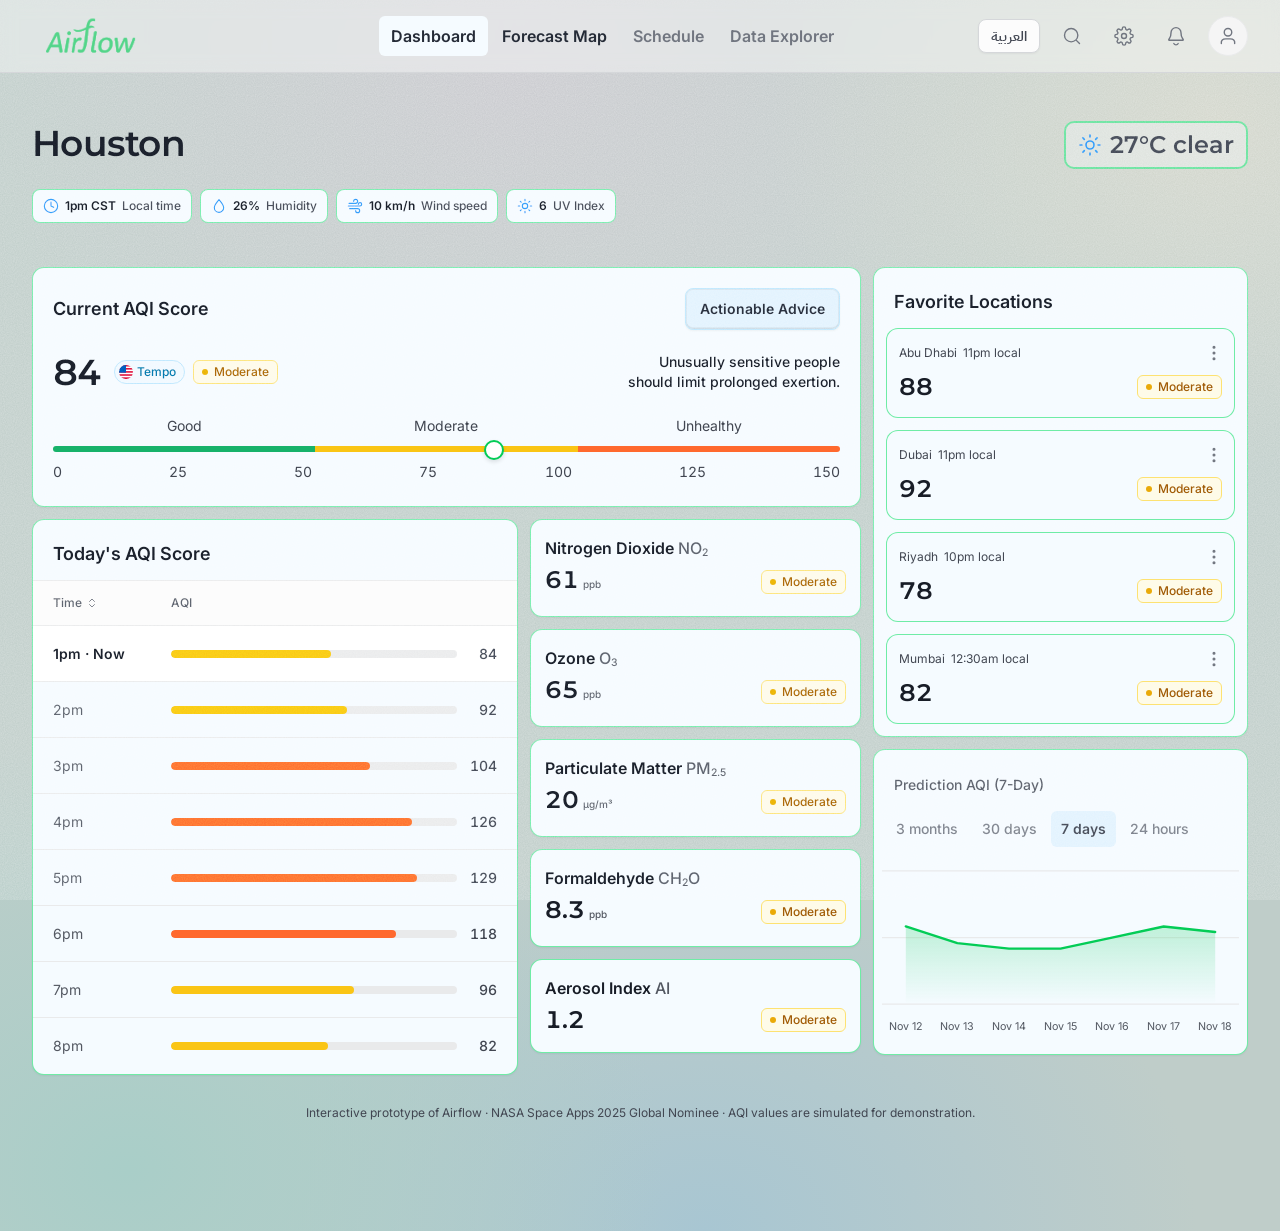
==== commit 3b094a92: "Remove designer credit from prototype footer" ====
--- a/airflow/prototype/index.html
+++ b/airflow/prototype/index.html
@@ -374,7 +374,7 @@
     </div>
   </section>
 
-  <p class="proto-note" data-i18n="proto_note">Interactive prototype of Airflow · NASA Space Apps 2025 Global Nominee · Designed by Shaistha Shaik · AQI values are simulated for demonstration.</p>
+  <p class="proto-note" data-i18n="proto_note">Interactive prototype of Airflow · NASA Space Apps 2025 Global Nominee · AQI values are simulated for demonstration.</p>
 </main>
 
 <script>
@@ -399,7 +399,7 @@
   marker_aria:"{c}, peak AQI {v} between {w}",set_window:"Set forecast window to include {h}",tomorrow:"tomorrow",thu:"Thu",
   win_start:"Forecast window start",win_end:"Forecast window end",
   slider_note:"Next 24 hours in Houston time (CST), one tick per hour. Tooltips and the score panel show each city's local time.",
-  proto_note:"Interactive prototype of Airflow · NASA Space Apps 2025 Global Nominee · Designed by Shaistha Shaik · AQI values are simulated for demonstration.",
+  proto_note:"Interactive prototype of Airflow · NASA Space Apps 2025 Global Nominee · AQI values are simulated for demonstration.",
   src_tempo:"Tempo",src_s5p:"Sentinel-5P + ground stations",src_ground:"Ground stations",
   srct_tempo:"TEMPO validated",srct_s5p:"Sentinel-5P + ground stations",srct_ground:"Ground stations only",
   tt_tempo:"Validated with NASA TEMPO satellite data",tt_s5p:"Outside TEMPO coverage. Daily Sentinel-5P (TROPOMI) satellite data combined with local ground stations.",tt_ground:"Outside TEMPO coverage. Ground stations only.",
@@ -419,7 +419,7 @@
   marker_aria:"{c}، ذروة المؤشر {v} بين {w}",set_window:"اضبط نافذة التوقعات لتشمل {h}",tomorrow:"غداً",thu:"الخميس",
   win_start:"بداية نافذة التوقعات",win_end:"نهاية نافذة التوقعات",
   slider_note:"الساعات الـ 24 القادمة بتوقيت هيوستن (CST)، علامة لكل ساعة. تعرض التلميحات ولوحة المؤشر التوقيت المحلي لكل مدينة.",
-  proto_note:"نموذج تفاعلي لتطبيق Airflow · مرشّح عالمي في NASA Space Apps 2025 · تصميم شايستا شيخ · قيم المؤشر محاكاة لأغراض العرض.",
+  proto_note:"نموذج تفاعلي لتطبيق Airflow · مرشّح عالمي في NASA Space Apps 2025 · قيم المؤشر محاكاة لأغراض العرض.",
   src_tempo:"TEMPO",src_s5p:"Sentinel-5P + محطات أرضية",src_ground:"محطات أرضية",
   srct_tempo:"مُتحقق عبر TEMPO",srct_s5p:"Sentinel-5P + محطات أرضية",srct_ground:"محطات أرضية فقط",
   tt_tempo:"تم التحقق باستخدام بيانات القمر الصناعي TEMPO التابع لناسا",tt_s5p:"خارج نطاق TEMPO. بيانات Sentinel-5P اليومية مع محطات الرصد الأرضية المحلية.",tt_ground:"خارج نطاق TEMPO. محطات أرضية فقط.",
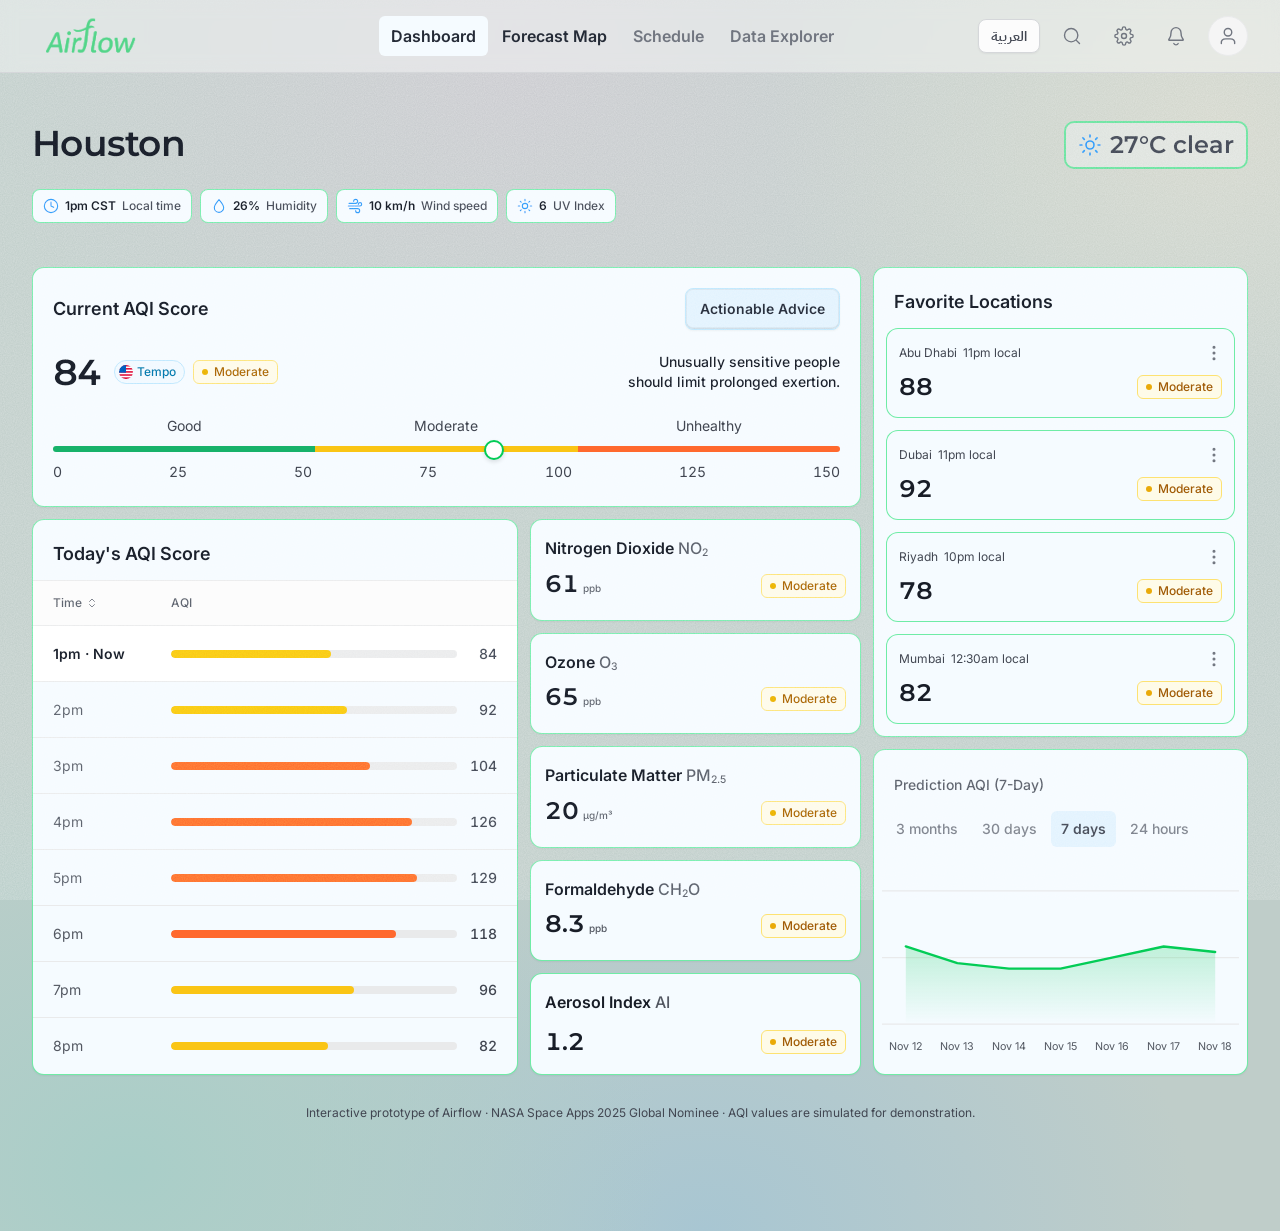
==== commit 799b7242: "Align dashboard card heights" ====
--- a/airflow/prototype/index.html
+++ b/airflow/prototype/index.html
@@ -94,9 +94,12 @@
 .chip{display:inline-flex;align-items:center;gap:6px;background:var(--card);border:1px solid var(--border-brand);border-radius:8px;padding:6px 10px;font-size:12px;font-weight:500;color:var(--text-700)}
 .chip b{font-weight:600;color:var(--text-900)}
 .chip .ico{width:16px;height:16px;color:#2E90FA}
-.d-grid{display:grid;grid-template-columns:871fr 394fr;gap:12px;margin-top:44px;align-items:start}
-.d-left,.d-right{display:grid;gap:12px}
-.d-sub{display:grid;grid-template-columns:471fr 320fr;gap:12px;align-items:start}
+.d-grid{display:grid;grid-template-columns:871fr 394fr;gap:12px;margin-top:44px;align-items:stretch}
+.d-left,.d-right{display:grid;gap:12px;grid-template-rows:auto 1fr}
+.d-sub{display:grid;grid-template-columns:471fr 320fr;gap:12px;align-items:stretch}
+.today{display:flex;flex-direction:column}.today .tbl{flex:1}
+.pred{display:flex;flex-direction:column}.pred .chart{margin-top:auto}
+.pol{display:flex;flex-direction:column;justify-content:space-between}
 
 .now{padding:20px 20px 24px}
 .now-head{display:flex;justify-content:space-between;align-items:center;gap:12px}
@@ -137,7 +140,7 @@
 .hbar .t span{display:block;height:100%;border-radius:999px;transition:width .4s ease}
 .hbar .v{width:28px;text-align:end;color:var(--text-700);font-weight:500}
 
-.pols{display:grid;gap:12px}
+.pols{display:grid;gap:12px;grid-template-rows:repeat(5,1fr)}
 .pol{padding:16px 14px}
 .pol-n{font-weight:600;font-size:16px;line-height:24px}
 .pol-n span{color:var(--text-600);font-weight:500}
